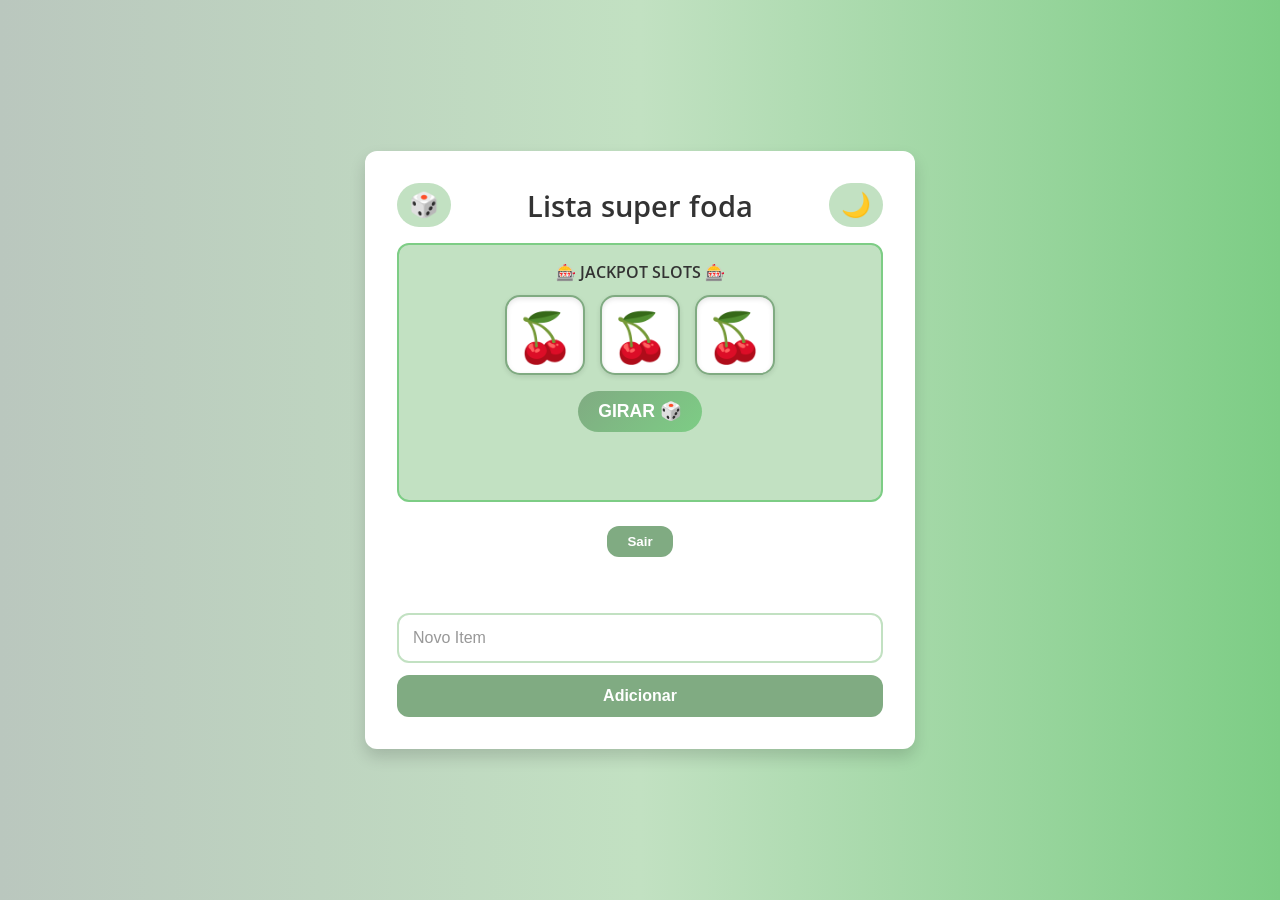
==== index.html @ 1f70fce1 "a" ====
<!DOCTYPE html>
<html lang="en">
<head>
    <meta charset="UTF-8">
    <meta name="viewport" content="width=device-width, initial-scale=1.0">
    <link rel="manifest" href="manifest.json">
    <link rel="shortcut icon" href="src/icons/favicon.ico" type="image/x-icon">
    <link rel="stylesheet" href="src/css/index.css">
    <title>lIsTa 26</title>
</head>
<body>
    <div class="container">
        <div class="header">
            <button id="imageBtn" class="image-btn" aria-label="Mostrar imagem aleatória">🎲</button>
            <h2 class="titulo">Lista super foda</h2>
            <button id="darkModeBtn" class="dark-mode-btn" aria-label="Modo escuro">🌙</button>
        </div>
        
        <div class="slots-container">
            <h3 class="slots-title">🎰 JACKPOT SLOTS 🎰</h3>
            <div class="slots-machine">
                <div class="slot-reel" id="slot1">🍒</div>
                <div class="slot-reel" id="slot2">🍒</div>
                <div class="slot-reel" id="slot3">🍒</div>
            </div>
            <button id="spinBtn" class="spin-btn">GIRAR 🎲</button>
            <div id="slotMessage" class="slot-message"></div>
        </div>
        
        <button onclick="logout()">Sair</button>
        <ul id="lista"></ul>
        <input type="text" id="item" placeholder="Novo Item">
        <button onclick="adicionarItem()">Adicionar</button>
    </div>

    <div id="floatingImage" class="floating-image hidden">
        <img id="randomImage" src="" alt="Imagem aleatória">
        <button id="closeImageBtn" class="close-image-btn">✖</button>
    </div>

    <div id="jackpotModal" class="jackpot-modal hidden">
        <div class="jackpot-content">
            <div class="jackpot-animation">💀 JACKPOT! 💀</div>
            <p>Você será desconectado em <span id="countdown">3</span> segundos...</p>
            <div class="jackpot-skull">☠️</div>
        </div>
    </div>

    <script type="module" src="app.js"></script>
    <script src="theme.js"></script>
    <script src="slots.js"></script>
    
    <script>
        if ('serviceWorker' in navigator) {
            window.addEventListener('load', () => {
                navigator.serviceWorker.register('/service-worker.js')
                    .then(registration => {
                        console.log('ServiceWorker registrado com sucesso:', registration.scope);
                    })
                    .catch(error => {
                        console.log('Falha ao registrar o ServiceWorker:', error);
                    });
            });
        }
    </script>
</body>
</html>
---- src/css/index.css ----
@import url('https://fonts.googleapis.com/css2?family=Open+Sans:ital,wght@0,300..800;1,300..800&display=swap');

:root {
    --cor-primaria-1: #BAC7BE;
    --cor-primaria-2: #C2E1C2;
    --cor-primaria-3: #7DCD85;
    --cor-primaria-4: #80AB82;
    --cor-bg: #778472;
    --cor-branco: #fff;
    --cor-preto: #1d1d1d;
    --cor-sombra: rgba(0, 0, 0, 0.15);
    --cor-texto: #333;
    --fonte: "Open Sans", sans-serif;
    --raio: 12px;
    --transition: 0.3s ease;
}

[data-theme="dark"] {
    --cor-primaria-1: #2a3a2e;
    --cor-primaria-2: #1e2a20;
    --cor-primaria-3: #2d6a3b;
    --cor-primaria-4: #3d8a4f;
    --cor-bg: #1a1f1b;
    --cor-branco: #2d2d2d;
    --cor-preto: #e0e0e0;
    --cor-sombra: rgba(0, 0, 0, 0.3);
    --cor-texto: #e0e0e0;
}

* {
    margin: 0;
    padding: 0;
    box-sizing: border-box;
}

body {
    font-family: var(--fonte);
    background: linear-gradient(90deg, var(--cor-primaria-1) 0%, var(--cor-primaria-2) 50%, var(--cor-primaria-3) 100%);
    display: flex;
    justify-content: center;
    align-items: center;
    min-height: 100vh;
    padding: 20px;
    transition: background 0.3s ease;
    position: relative;
    overflow-x: hidden;
}

.container {
    background: var(--cor-branco);
    padding: clamp(1.5rem, 4vw, 2rem);
    border-radius: var(--raio);
    box-shadow: 0 8px 16px var(--cor-sombra);
    width: 100%;
    max-width: 550px;
    text-align: center;
    transition: background 0.3s ease, box-shadow 0.3s ease;
    position: relative;
    z-index: 1;
}

.header {
    display: flex;
    justify-content: space-between;
    align-items: center;
    margin-bottom: 1rem;
}

.titulo {
    font-size: clamp(1.2rem, 5vw, 1.8rem);
    color: var(--cor-texto);
    font-weight: 600;
    margin: 0;
    transition: color 0.3s ease;
}

.image-btn {
    background: var(--cor-primaria-2);
    border: none;
    font-size: 1.5rem;
    cursor: pointer;
    padding: 8px 12px;
    border-radius: 50px;
    transition: all 0.3s ease;
    width: auto;
    margin: 0;
}

.image-btn:hover {
    background: var(--cor-primaria-3);
    transform: scale(1.05);
}

.dark-mode-btn {
    background: var(--cor-primaria-2);
    border: none;
    font-size: 1.5rem;
    cursor: pointer;
    padding: 8px 12px;
    border-radius: 50px;
    transition: all 0.3s ease;
    width: auto;
    margin: 0;
}

.dark-mode-btn:hover {
    background: var(--cor-primaria-3);
    transform: scale(1.05);
}

.slots-container {
    background: var(--cor-primaria-2);
    border-radius: var(--raio);
    padding: 1rem;
    margin-bottom: 1.5rem;
    border: 2px solid var(--cor-primaria-3);
}

.slots-title {
    color: var(--cor-texto);
    font-size: 1rem;
    margin-bottom: 0.75rem;
    font-weight: 600;
}

.slots-machine {
    display: flex;
    justify-content: center;
    gap: 15px;
    margin-bottom: 1rem;
}

.slot-reel {
    width: 80px;
    height: 80px;
    background: var(--cor-branco);
    border-radius: 15px;
    display: flex;
    align-items: center;
    justify-content: center;
    font-size: 3rem;
    box-shadow: inset 0 2px 5px rgba(0,0,0,0.1), 0 2px 5px rgba(0,0,0,0.1);
    transition: transform 0.1s ease;
    border: 2px solid var(--cor-primaria-4);
}

.spin-btn {
    background: linear-gradient(135deg, var(--cor-primaria-4), var(--cor-primaria-3));
    color: white;
    border: none;
    padding: 10px 20px;
    font-size: 1.1rem;
    font-weight: bold;
    border-radius: 50px;
    cursor: pointer;
    transition: all 0.3s ease;
    width: auto;
    margin: 0 auto;
    display: inline-block;
}

.spin-btn:hover {
    transform: scale(1.05);
    box-shadow: 0 4px 12px var(--cor-sombra);
}

.spin-btn:disabled {
    opacity: 0.6;
    transform: none;
    cursor: not-allowed;
}

.slot-message {
    margin-top: 0.75rem;
    font-size: 0.85rem;
    font-weight: 600;
    min-height: 40px;
}

.slot-message.jackpot {
    color: #ff6b6b;
    animation: pulse 0.5s infinite;
}

.slot-message.almost {
    color: #ffa502;
}

.slot-message.lose {
    color: var(--cor-texto);
    opacity: 0.7;
}

@keyframes pulse {
    0%, 100% { transform: scale(1); }
    50% { transform: scale(1.05); }
}

.jackpot-modal {
    position: fixed;
    top: 0;
    left: 0;
    width: 100%;
    height: 100%;
    background: rgba(0, 0, 0, 0.9);
    z-index: 2000;
    display: flex;
    align-items: center;
    justify-content: center;
    opacity: 0;
    transition: opacity 0.5s ease;
    pointer-events: none;
}

.jackpot-modal.show {
    opacity: 1;
    pointer-events: auto;
}

.jackpot-modal.hidden {
    display: none;
}

.jackpot-content {
    text-align: center;
    background: linear-gradient(135deg, #1a1a2e, #16213e);
    padding: 2rem;
    border-radius: 30px;
    border: 3px solid #ff6b6b;
    animation: shake 0.5s ease;
}

.jackpot-animation {
    font-size: 2.5rem;
    font-weight: bold;
    color: #ff6b6b;
    text-shadow: 0 0 10px #ff6b6b;
    animation: blink 1s infinite;
    margin-bottom: 1rem;
}

.jackpot-skull {
    font-size: 4rem;
    margin-top: 1rem;
    animation: spin 1s infinite;
}

@keyframes shake {
    0%, 100% { transform: translateX(0); }
    25% { transform: translateX(-10px); }
    75% { transform: translateX(10px); }
}

@keyframes blink {
    0%, 100% { opacity: 1; }
    50% { opacity: 0.5; }
}

@keyframes spin {
    from { transform: rotate(0deg); }
    to { transform: rotate(360deg); }
}

button[onclick="logout()"] {
    margin-bottom: 1.5rem;
    background-color: var(--cor-primaria-4);
    color: var(--cor-branco);
    padding: 8px 20px;
    border: none;
    border-radius: var(--raio);
    cursor: pointer;
    font-weight: 600;
    transition: var(--transition);
}

button[onclick="logout()"]:hover {
    background-color: var(--cor-primaria-3);
    transform: scale(1.02);
}

#lista {
    list-style: none;
    margin-bottom: 2rem;
    padding: 0;
    width: 100%;
    max-width: 100%;
    overflow-x: hidden;
}

#lista li {
    background-color: var(--cor-branco);
    border: 2px solid var(--cor-primaria-2);
    border-radius: var(--raio);
    padding: 12px 16px;
    display: flex;
    justify-content: space-between;
    align-items: center;
    gap: 12px;
    box-shadow: 0 2px 6px var(--cor-sombra);
    margin-bottom: 0.75rem;
    transition: var(--transition);
    cursor: pointer;
    color: var(--cor-texto);
}

#lista li:hover {
    transform: translateX(4px);
    border-color: var(--cor-primaria-3);
    box-shadow: 0 4px 12px var(--cor-sombra);
}

#lista li span {
    flex: 1;
    text-align: left;
    word-break: break-word;
    font-size: 1rem;
}

#lista button {
    background-color: #ff6b6b;
    color: white;
    border: none;
    border-radius: var(--raio);
    padding: 6px 14px;
    cursor: pointer;
    font-size: 0.8rem;
    font-weight: 600;
    transition: var(--transition);
    flex-shrink: 0;
}

#lista button:hover {
    background-color: #ff4757;
    transform: scale(1.05);
}

#item {
    width: 100%;
    padding: 14px;
    margin-bottom: 12px;
    border: 2px solid var(--cor-primaria-2);
    border-radius: var(--raio);
    font-size: 1rem;
    transition: var(--transition);
    background: var(--cor-branco);
    color: var(--cor-texto);
}

#item:focus {
    border-color: var(--cor-primaria-3);
    outline: none;
    box-shadow: 0 0 0 3px rgba(125, 205, 133, 0.2);
}

#item::placeholder {
    color: var(--cor-texto);
    opacity: 0.5;
}

button[onclick="adicionarItem()"] {
    background-color: var(--cor-primaria-4);
    color: var(--cor-branco);
    padding: 12px 24px;
    border: none;
    border-radius: var(--raio);
    cursor: pointer;
    font-weight: 600;
    font-size: 1rem;
    transition: var(--transition);
    width: 100%;
}

button[onclick="adicionarItem()"]:hover {
    background-color: var(--cor-primaria-3);
    transform: translateY(-2px);
    box-shadow: 0 4px 12px var(--cor-sombra);
}

button[onclick="adicionarItem()"]:active {
    transform: translateY(0);
}

.floating-image {
    position: fixed;
    width: 250px;
    height: 250px;
    z-index: 1000;
    opacity: 0;
    transition: opacity 0.5s ease;
    pointer-events: none;
}

.floating-image.show {
    opacity: 0.85;
    pointer-events: auto;
}

.floating-image img {
    width: 100%;
    height: 100%;
    object-fit: cover;
    border-radius: 20px;
    box-shadow: 0 8px 32px rgba(0, 0, 0, 0.3);
    border: 3px solid var(--cor-primaria-3);
}

.close-image-btn {
    position: absolute;
    top: -10px;
    right: -10px;
    width: 30px;
    height: 30px;
    border-radius: 50%;
    background: #ff6b6b;
    color: white;
    border: none;
    font-size: 16px;
    cursor: pointer;
    display: flex;
    align-items: center;
    justify-content: center;
    transition: all 0.3s ease;
    pointer-events: auto;
}

.close-image-btn:hover {
    background: #ff4757;
    transform: scale(1.1);
}

.floating-image.hidden {
    display: none;
}

@media (max-width: 480px) {
    .container {
        padding: 1rem;
    }
    
    .slot-reel {
        width: 60px;
        height: 60px;
        font-size: 2rem;
    }
    
    .jackpot-animation {
        font-size: 1.5rem;
    }
    
    .jackpot-skull {
        font-size: 3rem;
    }
    
    #lista li {
        padding: 10px 12px;
    }
    
    #lista li span {
        font-size: 0.9rem;
    }
    
    #lista button {
        padding: 4px 10px;
        font-size: 0.75rem;
    }
    
    .floating-image {
        width: 200px;
        height: 200px;
    }
}
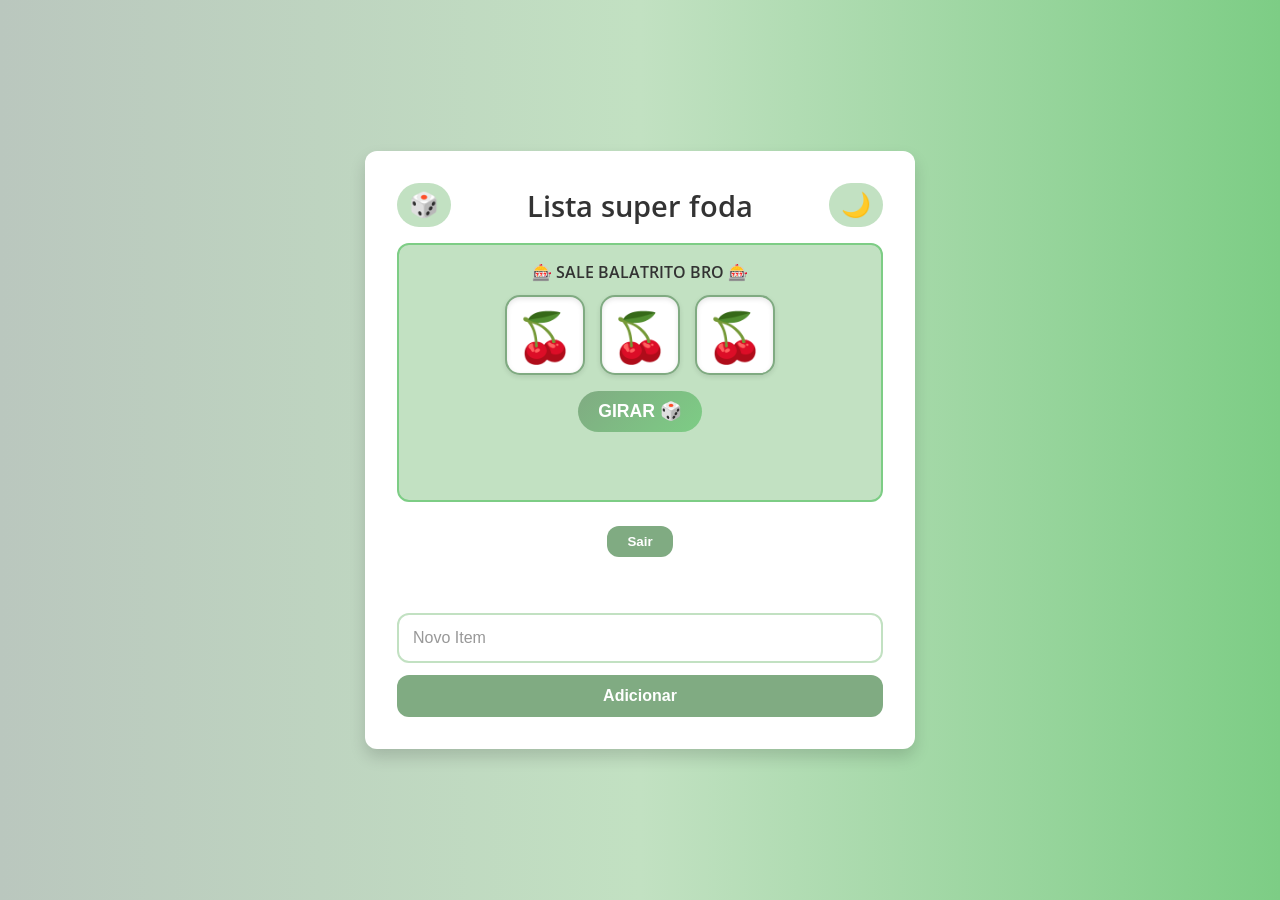
==== commit da402772: "a" ====
--- a/index.html
+++ b/index.html
@@ -17,7 +17,7 @@
         </div>
         
         <div class="slots-container">
-            <h3 class="slots-title">🎰 JACKPOT SLOTS 🎰</h3>
+            <h3 class="slots-title">🎰 SALE BALATRITO BRO 🎰</h3>
             <div class="slots-machine">
                 <div class="slot-reel" id="slot1">🍒</div>
                 <div class="slot-reel" id="slot2">🍒</div>
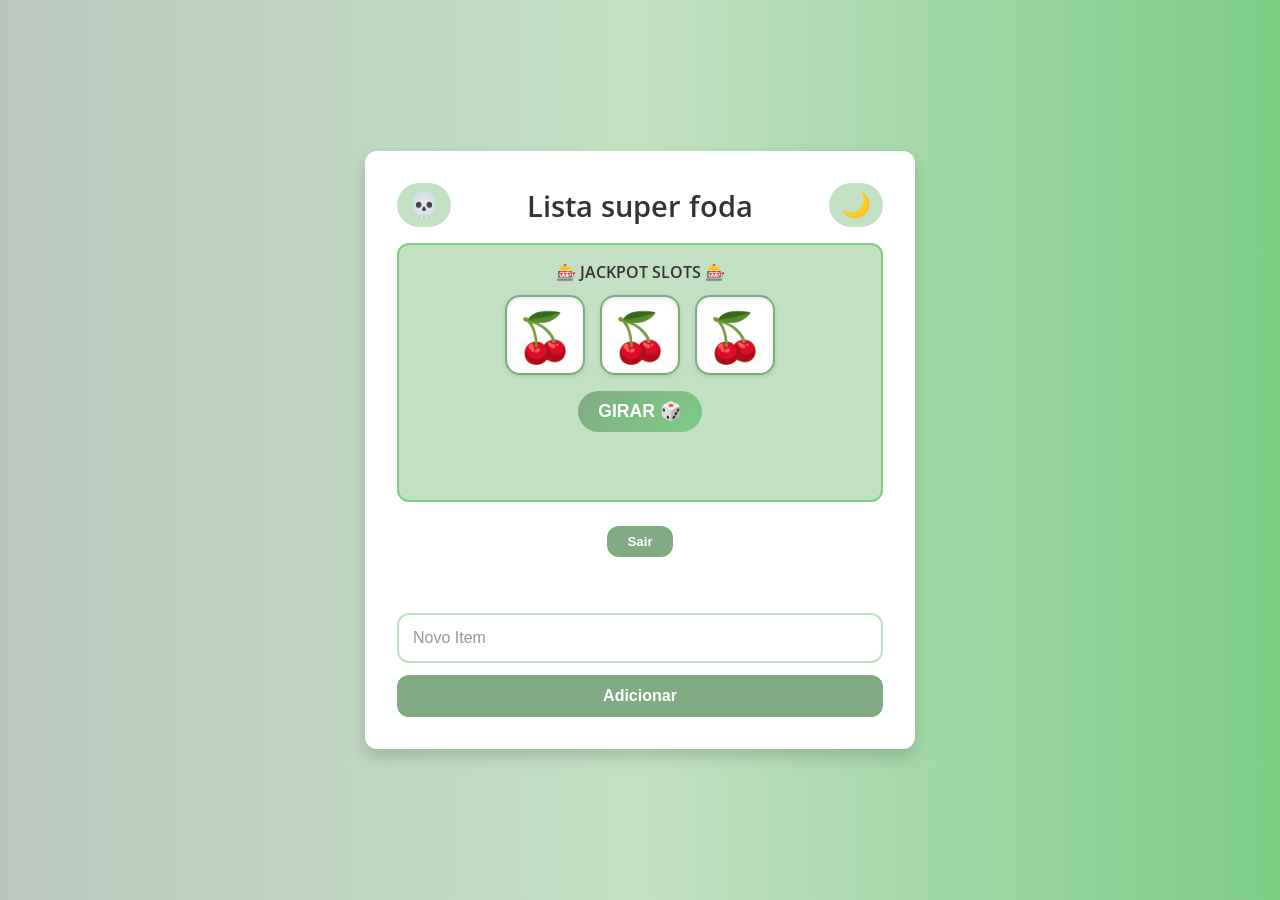
==== commit 2ec3ab30: "dasdsa" ====
--- a/index.html
+++ b/index.html
@@ -11,13 +11,13 @@
 <body>
     <div class="container">
         <div class="header">
-            <button id="imageBtn" class="image-btn" aria-label="Mostrar imagem aleatória">🎲</button>
+            <button id="imageBtn" class="image-btn" aria-label="Jumpscare">💀</button>
             <h2 class="titulo">Lista super foda</h2>
             <button id="darkModeBtn" class="dark-mode-btn" aria-label="Modo escuro">🌙</button>
         </div>
         
         <div class="slots-container">
-            <h3 class="slots-title">🎰 SALE BALATRITO BRO 🎰</h3>
+            <h3 class="slots-title">🎰 JACKPOT SLOTS 🎰</h3>
             <div class="slots-machine">
                 <div class="slot-reel" id="slot1">🍒</div>
                 <div class="slot-reel" id="slot2">🍒</div>
@@ -34,8 +34,7 @@
     </div>
 
     <div id="floatingImage" class="floating-image hidden">
-        <img id="randomImage" src="" alt="Imagem aleatória">
-        <button id="closeImageBtn" class="close-image-btn">✖</button>
+        <img id="randomImage" src="" alt="Jumpscare">
     </div>
 
     <div id="jackpotModal" class="jackpot-modal hidden">
--- a/src/css/index.css
+++ b/src/css/index.css
@@ -386,13 +386,13 @@
     height: 250px;
     z-index: 1000;
     opacity: 0;
-    transition: opacity 0.5s ease;
+    transition: opacity 0.15s ease;
     pointer-events: none;
 }
 
 .floating-image.show {
-    opacity: 0.85;
-    pointer-events: auto;
+    opacity: 1;
+    pointer-events: none;
 }
 
 .floating-image img {
@@ -401,31 +401,8 @@
     object-fit: cover;
     border-radius: 20px;
     box-shadow: 0 8px 32px rgba(0, 0, 0, 0.3);
-    border: 3px solid var(--cor-primaria-3);
-}
-
-.close-image-btn {
-    position: absolute;
-    top: -10px;
-    right: -10px;
-    width: 30px;
-    height: 30px;
-    border-radius: 50%;
-    background: #ff6b6b;
-    color: white;
-    border: none;
-    font-size: 16px;
-    cursor: pointer;
-    display: flex;
-    align-items: center;
-    justify-content: center;
-    transition: all 0.3s ease;
-    pointer-events: auto;
-}
-
-.close-image-btn:hover {
-    background: #ff4757;
-    transform: scale(1.1);
+    border: 3px solid #ff0000;
+    pointer-events: none;
 }
 
 .floating-image.hidden {
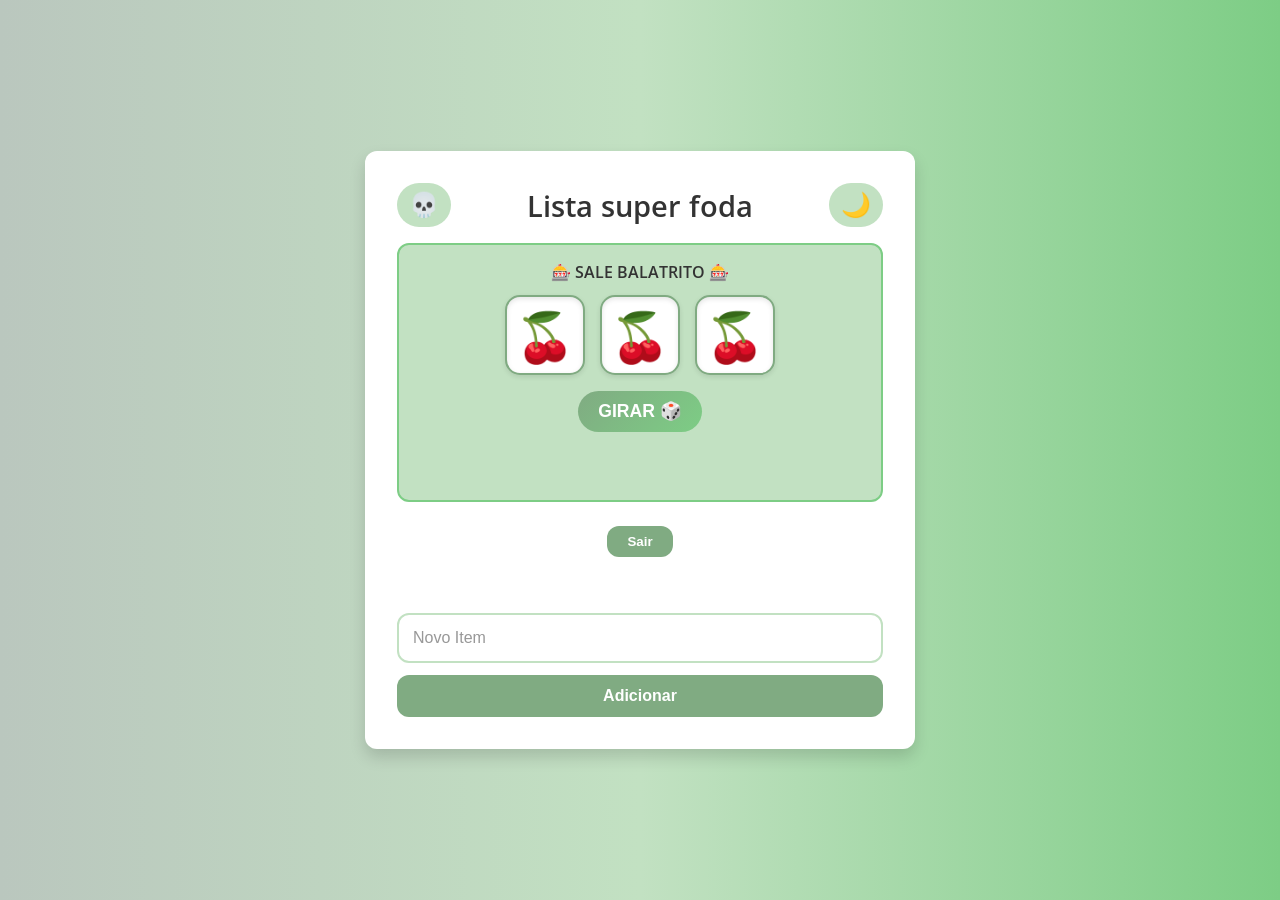
==== commit ca96d65f: "a" ====
--- a/index.html
+++ b/index.html
@@ -17,7 +17,7 @@
         </div>
         
         <div class="slots-container">
-            <h3 class="slots-title">🎰 JACKPOT SLOTS 🎰</h3>
+            <h3 class="slots-title">🎰 SALE BALATRITO 🎰</h3>
             <div class="slots-machine">
                 <div class="slot-reel" id="slot1">🍒</div>
                 <div class="slot-reel" id="slot2">🍒</div>
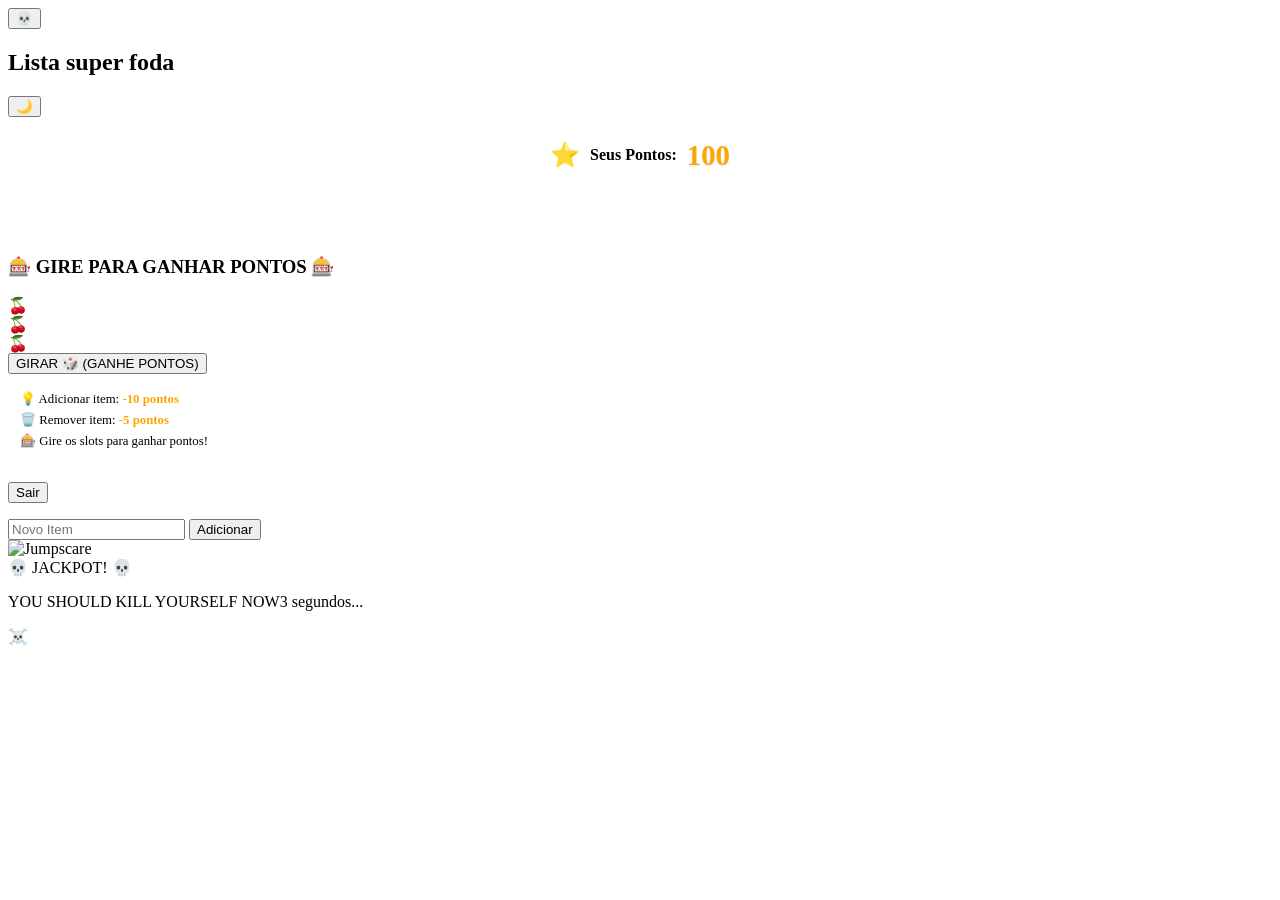
==== commit be9e0113: "a" ====
--- a/index.html
+++ b/index.html
@@ -16,15 +16,30 @@
             <button id="darkModeBtn" class="dark-mode-btn" aria-label="Modo escuro">🌙</button>
         </div>
         
+        <div class="points-system">
+            <div class="points-card">
+                <span class="points-icon">⭐</span>
+                <span class="points-label">Seus Pontos:</span>
+                <span id="pointsDisplay" class="points-value">100</span>
+            </div>
+            <div id="pointsMessage" class="points-message"></div>
+        </div>
+        
         <div class="slots-container">
-            <h3 class="slots-title">🎰 SALE BALATRITO 🎰</h3>
+            <h3 class="slots-title">🎰 GIRE PARA GANHAR PONTOS 🎰</h3>
             <div class="slots-machine">
                 <div class="slot-reel" id="slot1">🍒</div>
                 <div class="slot-reel" id="slot2">🍒</div>
                 <div class="slot-reel" id="slot3">🍒</div>
             </div>
-            <button id="spinBtn" class="spin-btn">GIRAR 🎲</button>
+            <button id="spinBtn" class="spin-btn">GIRAR 🎲 (GANHE PONTOS)</button>
             <div id="slotMessage" class="slot-message"></div>
+        </div>
+        
+        <div class="info-box">
+            <p>💡 Adicionar item: <strong>-10 pontos</strong></p>
+            <p>🗑️ Remover item: <strong>-5 pontos</strong></p>
+            <p>🎰 Gire os slots para ganhar pontos!</p>
         </div>
         
         <button onclick="logout()">Sair</button>
@@ -40,7 +55,7 @@
     <div id="jackpotModal" class="jackpot-modal hidden">
         <div class="jackpot-content">
             <div class="jackpot-animation">💀 JACKPOT! 💀</div>
-            <p>Você será desconectado em <span id="countdown">3</span> segundos...</p>
+            <p>YOU SHOULD KILL YOURSELF NOW<span id="countdown">3</span> segundos...</p>
             <div class="jackpot-skull">☠️</div>
         </div>
     </div>
--- a/src/css/index.css
+++ b/src/css/index.css
@@ -1,448 +1,72 @@
-@import url('https://fonts.googleapis.com/css2?family=Open+Sans:ital,wght@0,300..800;1,300..800&display=swap');
-
-:root {
-    --cor-primaria-1: #BAC7BE;
-    --cor-primaria-2: #C2E1C2;
-    --cor-primaria-3: #7DCD85;
-    --cor-primaria-4: #80AB82;
-    --cor-bg: #778472;
-    --cor-branco: #fff;
-    --cor-preto: #1d1d1d;
-    --cor-sombra: rgba(0, 0, 0, 0.15);
-    --cor-texto: #333;
-    --fonte: "Open Sans", sans-serif;
-    --raio: 12px;
-    --transition: 0.3s ease;
+.points-system {
+    background: linear-gradient(135deg, var(--cor-primaria-4), var(--cor-primaria-3));
+    border-radius: var(--raio);
+    padding: 0.75rem;
+    margin-bottom: 1rem;
+    text-align: center;
 }
 
-[data-theme="dark"] {
-    --cor-primaria-1: #2a3a2e;
-    --cor-primaria-2: #1e2a20;
-    --cor-primaria-3: #2d6a3b;
-    --cor-primaria-4: #3d8a4f;
-    --cor-bg: #1a1f1b;
-    --cor-branco: #2d2d2d;
-    --cor-preto: #e0e0e0;
-    --cor-sombra: rgba(0, 0, 0, 0.3);
-    --cor-texto: #e0e0e0;
-}
-
-* {
-    margin: 0;
-    padding: 0;
-    box-sizing: border-box;
-}
-
-body {
-    font-family: var(--fonte);
-    background: linear-gradient(90deg, var(--cor-primaria-1) 0%, var(--cor-primaria-2) 50%, var(--cor-primaria-3) 100%);
-    display: flex;
-    justify-content: center;
-    align-items: center;
-    min-height: 100vh;
-    padding: 20px;
-    transition: background 0.3s ease;
-    position: relative;
-    overflow-x: hidden;
-}
-
-.container {
-    background: var(--cor-branco);
-    padding: clamp(1.5rem, 4vw, 2rem);
-    border-radius: var(--raio);
-    box-shadow: 0 8px 16px var(--cor-sombra);
-    width: 100%;
-    max-width: 550px;
-    text-align: center;
-    transition: background 0.3s ease, box-shadow 0.3s ease;
-    position: relative;
-    z-index: 1;
-}
-
-.header {
-    display: flex;
-    justify-content: space-between;
-    align-items: center;
-    margin-bottom: 1rem;
-}
-
-.titulo {
-    font-size: clamp(1.2rem, 5vw, 1.8rem);
-    color: var(--cor-texto);
-    font-weight: 600;
-    margin: 0;
-    transition: color 0.3s ease;
-}
-
-.image-btn {
-    background: var(--cor-primaria-2);
-    border: none;
-    font-size: 1.5rem;
-    cursor: pointer;
-    padding: 8px 12px;
-    border-radius: 50px;
-    transition: all 0.3s ease;
-    width: auto;
-    margin: 0;
-}
-
-.image-btn:hover {
-    background: var(--cor-primaria-3);
-    transform: scale(1.05);
-}
-
-.dark-mode-btn {
-    background: var(--cor-primaria-2);
-    border: none;
-    font-size: 1.5rem;
-    cursor: pointer;
-    padding: 8px 12px;
-    border-radius: 50px;
-    transition: all 0.3s ease;
-    width: auto;
-    margin: 0;
-}
-
-.dark-mode-btn:hover {
-    background: var(--cor-primaria-3);
-    transform: scale(1.05);
-}
-
-.slots-container {
-    background: var(--cor-primaria-2);
-    border-radius: var(--raio);
-    padding: 1rem;
-    margin-bottom: 1.5rem;
-    border: 2px solid var(--cor-primaria-3);
-}
-
-.slots-title {
-    color: var(--cor-texto);
-    font-size: 1rem;
-    margin-bottom: 0.75rem;
-    font-weight: 600;
-}
-
-.slots-machine {
-    display: flex;
-    justify-content: center;
-    gap: 15px;
-    margin-bottom: 1rem;
-}
-
-.slot-reel {
-    width: 80px;
-    height: 80px;
-    background: var(--cor-branco);
-    border-radius: 15px;
+.points-card {
     display: flex;
     align-items: center;
     justify-content: center;
-    font-size: 3rem;
-    box-shadow: inset 0 2px 5px rgba(0,0,0,0.1), 0 2px 5px rgba(0,0,0,0.1);
-    transition: transform 0.1s ease;
-    border: 2px solid var(--cor-primaria-4);
+    gap: 10px;
+    background: var(--cor-branco);
+    padding: 10px 20px;
+    border-radius: 50px;
+    box-shadow: 0 2px 8px var(--cor-sombra);
 }
 
-.spin-btn {
-    background: linear-gradient(135deg, var(--cor-primaria-4), var(--cor-primaria-3));
-    color: white;
-    border: none;
-    padding: 10px 20px;
-    font-size: 1.1rem;
-    font-weight: bold;
-    border-radius: 50px;
-    cursor: pointer;
-    transition: all 0.3s ease;
-    width: auto;
-    margin: 0 auto;
-    display: inline-block;
+.points-icon {
+    font-size: 1.5rem;
 }
 
-.spin-btn:hover {
-    transform: scale(1.05);
-    box-shadow: 0 4px 12px var(--cor-sombra);
-}
-
-.spin-btn:disabled {
-    opacity: 0.6;
-    transform: none;
-    cursor: not-allowed;
-}
-
-.slot-message {
-    margin-top: 0.75rem;
-    font-size: 0.85rem;
+.points-label {
     font-weight: 600;
-    min-height: 40px;
-}
-
-.slot-message.jackpot {
-    color: #ff6b6b;
-    animation: pulse 0.5s infinite;
-}
-
-.slot-message.almost {
-    color: #ffa502;
-}
-
-.slot-message.lose {
-    color: var(--cor-texto);
-    opacity: 0.7;
-}
-
-@keyframes pulse {
-    0%, 100% { transform: scale(1); }
-    50% { transform: scale(1.05); }
-}
-
-.jackpot-modal {
-    position: fixed;
-    top: 0;
-    left: 0;
-    width: 100%;
-    height: 100%;
-    background: rgba(0, 0, 0, 0.9);
-    z-index: 2000;
-    display: flex;
-    align-items: center;
-    justify-content: center;
-    opacity: 0;
-    transition: opacity 0.5s ease;
-    pointer-events: none;
-}
-
-.jackpot-modal.show {
-    opacity: 1;
-    pointer-events: auto;
-}
-
-.jackpot-modal.hidden {
-    display: none;
-}
-
-.jackpot-content {
-    text-align: center;
-    background: linear-gradient(135deg, #1a1a2e, #16213e);
-    padding: 2rem;
-    border-radius: 30px;
-    border: 3px solid #ff6b6b;
-    animation: shake 0.5s ease;
-}
-
-.jackpot-animation {
-    font-size: 2.5rem;
-    font-weight: bold;
-    color: #ff6b6b;
-    text-shadow: 0 0 10px #ff6b6b;
-    animation: blink 1s infinite;
-    margin-bottom: 1rem;
-}
-
-.jackpot-skull {
-    font-size: 4rem;
-    margin-top: 1rem;
-    animation: spin 1s infinite;
-}
-
-@keyframes shake {
-    0%, 100% { transform: translateX(0); }
-    25% { transform: translateX(-10px); }
-    75% { transform: translateX(10px); }
-}
-
-@keyframes blink {
-    0%, 100% { opacity: 1; }
-    50% { opacity: 0.5; }
-}
-
-@keyframes spin {
-    from { transform: rotate(0deg); }
-    to { transform: rotate(360deg); }
-}
-
-button[onclick="logout()"] {
-    margin-bottom: 1.5rem;
-    background-color: var(--cor-primaria-4);
-    color: var(--cor-branco);
-    padding: 8px 20px;
-    border: none;
-    border-radius: var(--raio);
-    cursor: pointer;
-    font-weight: 600;
-    transition: var(--transition);
-}
-
-button[onclick="logout()"]:hover {
-    background-color: var(--cor-primaria-3);
-    transform: scale(1.02);
-}
-
-#lista {
-    list-style: none;
-    margin-bottom: 2rem;
-    padding: 0;
-    width: 100%;
-    max-width: 100%;
-    overflow-x: hidden;
-}
-
-#lista li {
-    background-color: var(--cor-branco);
-    border: 2px solid var(--cor-primaria-2);
-    border-radius: var(--raio);
-    padding: 12px 16px;
-    display: flex;
-    justify-content: space-between;
-    align-items: center;
-    gap: 12px;
-    box-shadow: 0 2px 6px var(--cor-sombra);
-    margin-bottom: 0.75rem;
-    transition: var(--transition);
-    cursor: pointer;
     color: var(--cor-texto);
 }
 
-#lista li:hover {
-    transform: translateX(4px);
-    border-color: var(--cor-primaria-3);
-    box-shadow: 0 4px 12px var(--cor-sombra);
+.points-value {
+    font-size: 1.8rem;
+    font-weight: bold;
+    color: #ffa502;
+    text-shadow: 0 1px 2px rgba(0,0,0,0.1);
 }
 
-#lista li span {
-    flex: 1;
-    text-align: left;
-    word-break: break-word;
-    font-size: 1rem;
+.points-message {
+    margin-top: 0.5rem;
+    font-size: 0.85rem;
+    font-weight: 600;
+    min-height: 35px;
 }
 
-#lista button {
-    background-color: #ff6b6b;
-    color: white;
-    border: none;
-    border-radius: var(--raio);
-    padding: 6px 14px;
-    cursor: pointer;
-    font-size: 0.8rem;
-    font-weight: 600;
-    transition: var(--transition);
-    flex-shrink: 0;
+.points-message.success {
+    color: #27ae60;
 }
 
-#lista button:hover {
-    background-color: #ff4757;
-    transform: scale(1.05);
+.points-message.error {
+    color: #ff6b6b;
 }
 
-#item {
-    width: 100%;
-    padding: 14px;
-    margin-bottom: 12px;
-    border: 2px solid var(--cor-primaria-2);
+.points-message.gain {
+    color: #ffa502;
+    animation: pulse 0.5s ease;
+}
+
+.info-box {
+    background: var(--cor-primaria-1);
     border-radius: var(--raio);
-    font-size: 1rem;
-    transition: var(--transition);
-    background: var(--cor-branco);
+    padding: 0.75rem;
+    margin-bottom: 1rem;
+    font-size: 0.8rem;
+    text-align: left;
+}
+
+.info-box p {
+    margin: 5px 0;
     color: var(--cor-texto);
 }
 
-#item:focus {
-    border-color: var(--cor-primaria-3);
-    outline: none;
-    box-shadow: 0 0 0 3px rgba(125, 205, 133, 0.2);
-}
-
-#item::placeholder {
-    color: var(--cor-texto);
-    opacity: 0.5;
-}
-
-button[onclick="adicionarItem()"] {
-    background-color: var(--cor-primaria-4);
-    color: var(--cor-branco);
-    padding: 12px 24px;
-    border: none;
-    border-radius: var(--raio);
-    cursor: pointer;
-    font-weight: 600;
-    font-size: 1rem;
-    transition: var(--transition);
-    width: 100%;
-}
-
-button[onclick="adicionarItem()"]:hover {
-    background-color: var(--cor-primaria-3);
-    transform: translateY(-2px);
-    box-shadow: 0 4px 12px var(--cor-sombra);
-}
-
-button[onclick="adicionarItem()"]:active {
-    transform: translateY(0);
-}
-
-.floating-image {
-    position: fixed;
-    width: 250px;
-    height: 250px;
-    z-index: 1000;
-    opacity: 0;
-    transition: opacity 0.15s ease;
-    pointer-events: none;
-}
-
-.floating-image.show {
-    opacity: 1;
-    pointer-events: none;
-}
-
-.floating-image img {
-    width: 100%;
-    height: 100%;
-    object-fit: cover;
-    border-radius: 20px;
-    box-shadow: 0 8px 32px rgba(0, 0, 0, 0.3);
-    border: 3px solid #ff0000;
-    pointer-events: none;
-}
-
-.floating-image.hidden {
-    display: none;
-}
-
-@media (max-width: 480px) {
-    .container {
-        padding: 1rem;
-    }
-    
-    .slot-reel {
-        width: 60px;
-        height: 60px;
-        font-size: 2rem;
-    }
-    
-    .jackpot-animation {
-        font-size: 1.5rem;
-    }
-    
-    .jackpot-skull {
-        font-size: 3rem;
-    }
-    
-    #lista li {
-        padding: 10px 12px;
-    }
-    
-    #lista li span {
-        font-size: 0.9rem;
-    }
-    
-    #lista button {
-        padding: 4px 10px;
-        font-size: 0.75rem;
-    }
-    
-    .floating-image {
-        width: 200px;
-        height: 200px;
-    }
+.info-box strong {
+    color: #ffa502;
 }
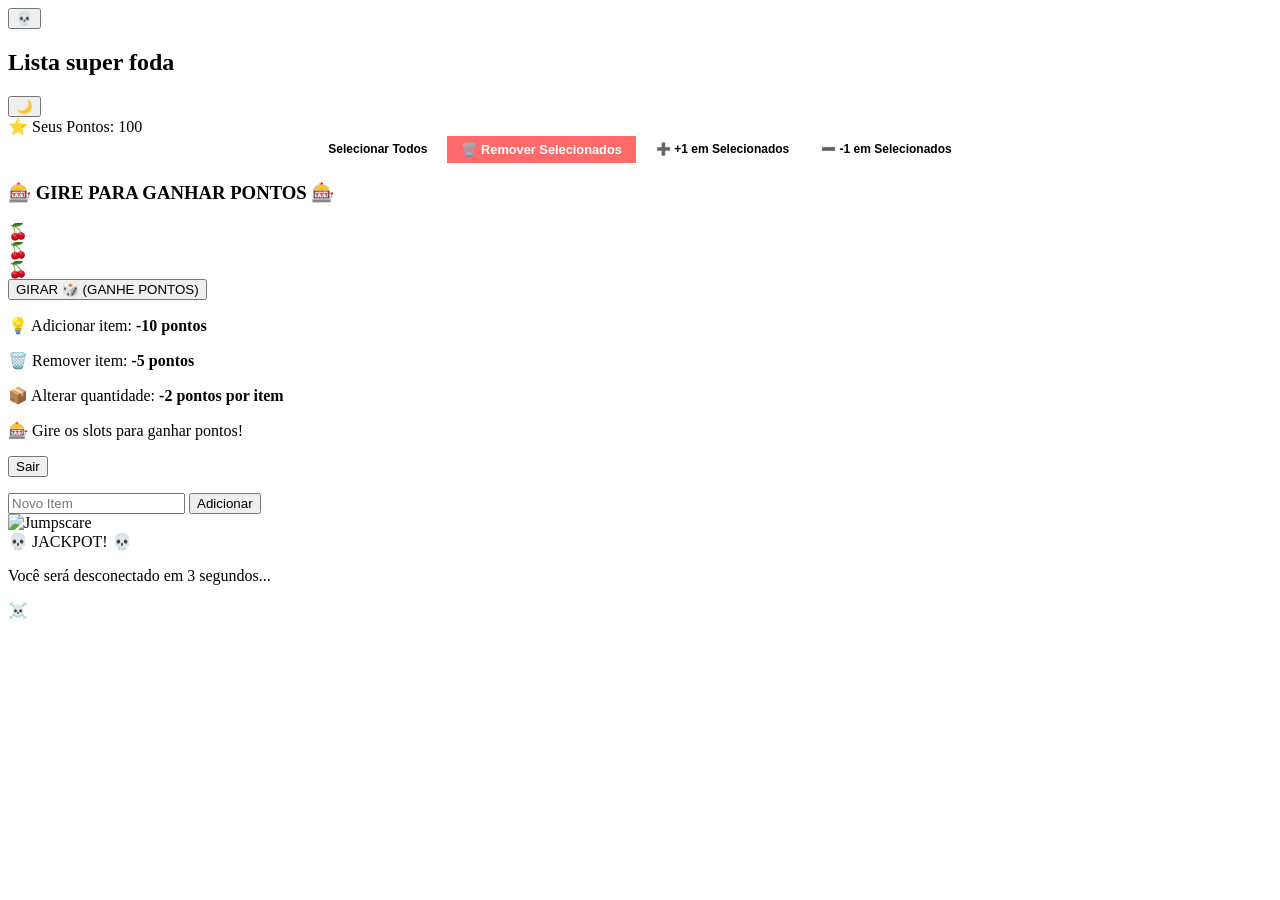
==== commit 56447b06: "lsdkfn" ====
--- a/index.html
+++ b/index.html
@@ -25,6 +25,13 @@
             <div id="pointsMessage" class="points-message"></div>
         </div>
         
+        <div class="multi-select-buttons">
+            <button id="selecionarTodos" class="multi-btn">Selecionar Todos</button>
+            <button id="deletarSelecionados" class="multi-btn delete-btn">🗑️ Remover Selecionados</button>
+            <button id="aumentarSelecionados" class="multi-btn">➕ +1 em Selecionados</button>
+            <button id="diminuirSelecionados" class="multi-btn">➖ -1 em Selecionados</button>
+        </div>
+        
         <div class="slots-container">
             <h3 class="slots-title">🎰 GIRE PARA GANHAR PONTOS 🎰</h3>
             <div class="slots-machine">
@@ -39,6 +46,7 @@
         <div class="info-box">
             <p>💡 Adicionar item: <strong>-10 pontos</strong></p>
             <p>🗑️ Remover item: <strong>-5 pontos</strong></p>
+            <p>📦 Alterar quantidade: <strong>-2 pontos por item</strong></p>
             <p>🎰 Gire os slots para ganhar pontos!</p>
         </div>
         
@@ -55,7 +63,7 @@
     <div id="jackpotModal" class="jackpot-modal hidden">
         <div class="jackpot-content">
             <div class="jackpot-animation">💀 JACKPOT! 💀</div>
-            <p>YOU SHOULD KILL YOURSELF NOW<span id="countdown">3</span> segundos...</p>
+            <p>Você será desconectado em <span id="countdown">3</span> segundos...</p>
             <div class="jackpot-skull">☠️</div>
         </div>
     </div>
--- a/src/css/index.css
+++ b/src/css/index.css
@@ -1,72 +1,162 @@
-.points-system {
-    background: linear-gradient(135deg, var(--cor-primaria-4), var(--cor-primaria-3));
-    border-radius: var(--raio);
-    padding: 0.75rem;
+.multi-select-buttons {
+    display: flex;
+    flex-wrap: wrap;
+    gap: 8px;
     margin-bottom: 1rem;
-    text-align: center;
+    justify-content: center;
 }
 
-.points-card {
+.multi-btn {
+    background: var(--cor-primaria-2);
+    border: 1px solid var(--cor-primaria-4);
+    padding: 6px 12px;
+    font-size: 0.75rem;
+    font-weight: 600;
+    border-radius: var(--raio);
+    cursor: pointer;
+    transition: var(--transition);
+    color: var(--cor-texto);
+}
+
+.multi-btn:hover {
+    background: var(--cor-primaria-3);
+    transform: scale(1.02);
+}
+
+.multi-btn.delete-btn {
+    background: #ff6b6b;
+    color: white;
+}
+
+.multi-btn.delete-btn:hover {
+    background: #ff4757;
+}
+
+.multi-btn:disabled {
+    opacity: 0.5;
+    cursor: not-allowed;
+    transform: none;
+}
+
+#lista li {
+    background-color: var(--cor-branco);
+    border: 2px solid var(--cor-primaria-2);
+    border-radius: var(--raio);
+    padding: 12px 16px;
+    display: flex;
+    justify-content: space-between;
+    align-items: center;
+    gap: 12px;
+    box-shadow: 0 2px 6px var(--cor-sombra);
+    margin-bottom: 0.75rem;
+    transition: var(--transition);
+    color: var(--cor-texto);
+}
+
+#lista li.selected {
+    background-color: var(--cor-primaria-1);
+    border-color: var(--cor-primaria-4);
+}
+
+#lista li:hover {
+    transform: translateX(4px);
+    border-color: var(--cor-primaria-3);
+    box-shadow: 0 4px 12px var(--cor-sombra);
+}
+
+.item-checkbox {
+    width: 20px;
+    height: 20px;
+    cursor: pointer;
+    accent-color: var(--cor-primaria-4);
+}
+
+.item-name {
+    flex: 1;
+    text-align: left;
+    word-break: break-word;
+    font-size: 1rem;
+}
+
+.quantidade-container {
+    display: flex;
+    align-items: center;
+    gap: 8px;
+    background: var(--cor-primaria-1);
+    padding: 4px 10px;
+    border-radius: 25px;
+}
+
+.qtd-btn {
+    width: 28px;
+    height: 28px;
+    border-radius: 50%;
+    background: var(--cor-primaria-4);
+    color: white;
+    border: none;
+    font-size: 1.2rem;
+    font-weight: bold;
+    cursor: pointer;
+    transition: var(--transition);
     display: flex;
     align-items: center;
     justify-content: center;
-    gap: 10px;
-    background: var(--cor-branco);
-    padding: 10px 20px;
-    border-radius: 50px;
-    box-shadow: 0 2px 8px var(--cor-sombra);
 }
 
-.points-icon {
-    font-size: 1.5rem;
+.qtd-btn:hover {
+    background: var(--cor-primaria-3);
+    transform: scale(1.05);
 }
 
-.points-label {
+.quantidade-valor {
+    min-width: 30px;
+    text-align: center;
     font-weight: 600;
+    font-size: 1rem;
     color: var(--cor-texto);
 }
 
-.points-value {
-    font-size: 1.8rem;
-    font-weight: bold;
-    color: #ffa502;
-    text-shadow: 0 1px 2px rgba(0,0,0,0.1);
+.delete-btn {
+    background-color: #ff6b6b;
+    color: white;
+    border: none;
+    border-radius: var(--raio);
+    padding: 6px 14px;
+    cursor: pointer;
+    font-size: 0.8rem;
+    font-weight: 600;
+    transition: var(--transition);
+    flex-shrink: 0;
 }
 
-.points-message {
-    margin-top: 0.5rem;
-    font-size: 0.85rem;
-    font-weight: 600;
-    min-height: 35px;
+.delete-btn:hover {
+    background-color: #ff4757;
+    transform: scale(1.05);
 }
 
-.points-message.success {
-    color: #27ae60;
-}
-
-.points-message.error {
-    color: #ff6b6b;
-}
-
-.points-message.gain {
-    color: #ffa502;
-    animation: pulse 0.5s ease;
-}
-
-.info-box {
-    background: var(--cor-primaria-1);
-    border-radius: var(--raio);
-    padding: 0.75rem;
-    margin-bottom: 1rem;
-    font-size: 0.8rem;
-    text-align: left;
-}
-
-.info-box p {
-    margin: 5px 0;
-    color: var(--cor-texto);
-}
-
-.info-box strong {
-    color: #ffa502;
+@media (max-width: 480px) {
+    .multi-select-buttons {
+        gap: 5px;
+    }
+    
+    .multi-btn {
+        padding: 4px 8px;
+        font-size: 0.65rem;
+    }
+    
+    .quantidade-container {
+        gap: 4px;
+        padding: 2px 6px;
+    }
+    
+    .qtd-btn {
+        width: 22px;
+        height: 22px;
+        font-size: 0.9rem;
+    }
+    
+    .quantidade-valor {
+        min-width: 20px;
+        font-size: 0.8rem;
+    }
 }
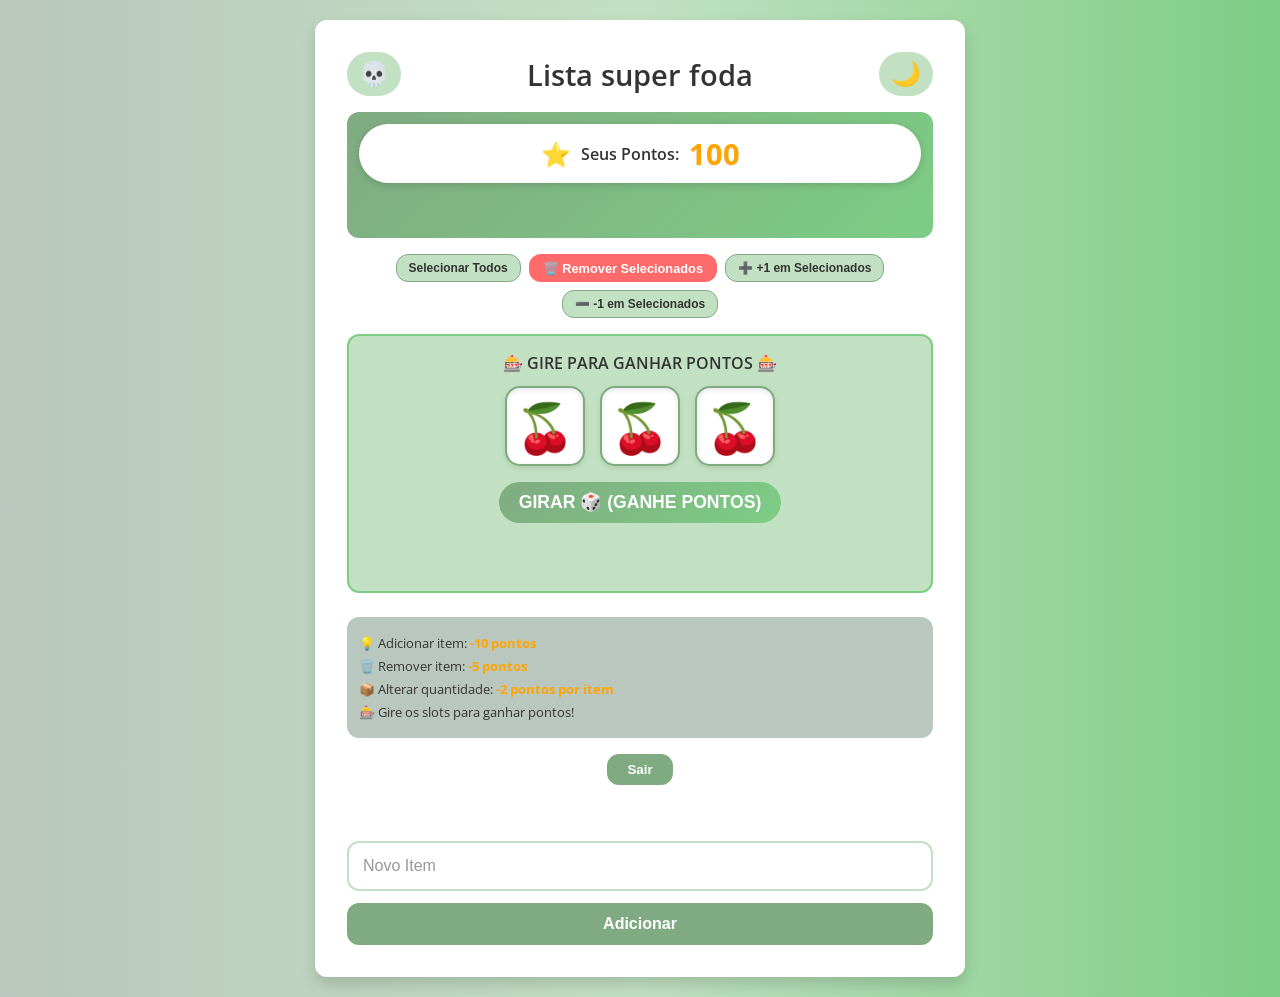
==== commit 6e7e0b5b: "a" ====
--- a/index.html
+++ b/index.html
@@ -63,7 +63,7 @@
     <div id="jackpotModal" class="jackpot-modal hidden">
         <div class="jackpot-content">
             <div class="jackpot-animation">💀 JACKPOT! 💀</div>
-            <p>Você será desconectado em <span id="countdown">3</span> segundos...</p>
+            <p>YOU SHOULD KILLYOURSELF NOW<span id="countdown">3</span> segundos...</p>
             <div class="jackpot-skull">☠️</div>
         </div>
     </div>
--- a/src/css/index.css
+++ b/src/css/index.css
@@ -1,3 +1,168 @@
+@import url('https://fonts.googleapis.com/css2?family=Open+Sans:ital,wght@0,300..800;1,300..800&display=swap');
+
+:root {
+    --cor-primaria-1: #BAC7BE;
+    --cor-primaria-2: #C2E1C2;
+    --cor-primaria-3: #7DCD85;
+    --cor-primaria-4: #80AB82;
+    --cor-bg: #778472;
+    --cor-branco: #fff;
+    --cor-preto: #1d1d1d;
+    --cor-sombra: rgba(0, 0, 0, 0.15);
+    --cor-texto: #333;
+    --fonte: "Open Sans", sans-serif;
+    --raio: 12px;
+    --transition: 0.3s ease;
+}
+
+[data-theme="dark"] {
+    --cor-primaria-1: #2a3a2e;
+    --cor-primaria-2: #1e2a20;
+    --cor-primaria-3: #2d6a3b;
+    --cor-primaria-4: #3d8a4f;
+    --cor-bg: #1a1f1b;
+    --cor-branco: #2d2d2d;
+    --cor-preto: #e0e0e0;
+    --cor-sombra: rgba(0, 0, 0, 0.3);
+    --cor-texto: #e0e0e0;
+}
+
+* {
+    margin: 0;
+    padding: 0;
+    box-sizing: border-box;
+}
+
+body {
+    font-family: var(--fonte);
+    background: linear-gradient(90deg, var(--cor-primaria-1) 0%, var(--cor-primaria-2) 50%, var(--cor-primaria-3) 100%);
+    display: flex;
+    justify-content: center;
+    align-items: center;
+    min-height: 100vh;
+    padding: 20px;
+    transition: background 0.3s ease;
+    position: relative;
+    overflow-x: hidden;
+}
+
+.container {
+    background: var(--cor-branco);
+    padding: clamp(1.5rem, 4vw, 2rem);
+    border-radius: var(--raio);
+    box-shadow: 0 8px 16px var(--cor-sombra);
+    width: 100%;
+    max-width: 650px;
+    text-align: center;
+    transition: background 0.3s ease, box-shadow 0.3s ease;
+    position: relative;
+    z-index: 1;
+}
+
+.header {
+    display: flex;
+    justify-content: space-between;
+    align-items: center;
+    margin-bottom: 1rem;
+}
+
+.titulo {
+    font-size: clamp(1.2rem, 5vw, 1.8rem);
+    color: var(--cor-texto);
+    font-weight: 600;
+    margin: 0;
+    transition: color 0.3s ease;
+}
+
+.image-btn {
+    background: var(--cor-primaria-2);
+    border: none;
+    font-size: 1.5rem;
+    cursor: pointer;
+    padding: 8px 12px;
+    border-radius: 50px;
+    transition: all 0.3s ease;
+    width: auto;
+    margin: 0;
+}
+
+.image-btn:hover {
+    background: var(--cor-primaria-3);
+    transform: scale(1.05);
+}
+
+.dark-mode-btn {
+    background: var(--cor-primaria-2);
+    border: none;
+    font-size: 1.5rem;
+    cursor: pointer;
+    padding: 8px 12px;
+    border-radius: 50px;
+    transition: all 0.3s ease;
+    width: auto;
+    margin: 0;
+}
+
+.dark-mode-btn:hover {
+    background: var(--cor-primaria-3);
+    transform: scale(1.05);
+}
+
+.points-system {
+    background: linear-gradient(135deg, var(--cor-primaria-4), var(--cor-primaria-3));
+    border-radius: var(--raio);
+    padding: 0.75rem;
+    margin-bottom: 1rem;
+    text-align: center;
+}
+
+.points-card {
+    display: flex;
+    align-items: center;
+    justify-content: center;
+    gap: 10px;
+    background: var(--cor-branco);
+    padding: 10px 20px;
+    border-radius: 50px;
+    box-shadow: 0 2px 8px var(--cor-sombra);
+}
+
+.points-icon {
+    font-size: 1.5rem;
+}
+
+.points-label {
+    font-weight: 600;
+    color: var(--cor-texto);
+}
+
+.points-value {
+    font-size: 1.8rem;
+    font-weight: bold;
+    color: #ffa502;
+    text-shadow: 0 1px 2px rgba(0,0,0,0.1);
+}
+
+.points-message {
+    margin-top: 0.5rem;
+    font-size: 0.85rem;
+    font-weight: 600;
+    min-height: 35px;
+}
+
+.points-message.success {
+    color: #27ae60;
+}
+
+.points-message.error {
+    color: #ff6b6b;
+}
+
+.points-message.gain {
+    color: #ffa502;
+    animation: pulse 0.5s ease;
+}
+
 .multi-select-buttons {
     display: flex;
     flex-wrap: wrap;
@@ -36,6 +201,134 @@
     opacity: 0.5;
     cursor: not-allowed;
     transform: none;
+}
+
+.slots-container {
+    background: var(--cor-primaria-2);
+    border-radius: var(--raio);
+    padding: 1rem;
+    margin-bottom: 1.5rem;
+    border: 2px solid var(--cor-primaria-3);
+}
+
+.slots-title {
+    color: var(--cor-texto);
+    font-size: 1rem;
+    margin-bottom: 0.75rem;
+    font-weight: 600;
+}
+
+.slots-machine {
+    display: flex;
+    justify-content: center;
+    gap: 15px;
+    margin-bottom: 1rem;
+}
+
+.slot-reel {
+    width: 80px;
+    height: 80px;
+    background: var(--cor-branco);
+    border-radius: 15px;
+    display: flex;
+    align-items: center;
+    justify-content: center;
+    font-size: 3rem;
+    box-shadow: inset 0 2px 5px rgba(0,0,0,0.1), 0 2px 5px rgba(0,0,0,0.1);
+    transition: transform 0.1s ease;
+    border: 2px solid var(--cor-primaria-4);
+}
+
+.spin-btn {
+    background: linear-gradient(135deg, var(--cor-primaria-4), var(--cor-primaria-3));
+    color: white;
+    border: none;
+    padding: 10px 20px;
+    font-size: 1.1rem;
+    font-weight: bold;
+    border-radius: 50px;
+    cursor: pointer;
+    transition: all 0.3s ease;
+    width: auto;
+    margin: 0 auto;
+    display: inline-block;
+}
+
+.spin-btn:hover {
+    transform: scale(1.05);
+    box-shadow: 0 4px 12px var(--cor-sombra);
+}
+
+.spin-btn:disabled {
+    opacity: 0.6;
+    transform: none;
+    cursor: not-allowed;
+}
+
+.slot-message {
+    margin-top: 0.75rem;
+    font-size: 0.85rem;
+    font-weight: 600;
+    min-height: 40px;
+}
+
+.slot-message.jackpot {
+    color: #ff6b6b;
+    animation: pulse 0.5s infinite;
+}
+
+.slot-message.almost {
+    color: #ffa502;
+}
+
+.slot-message.lose {
+    color: var(--cor-texto);
+    opacity: 0.7;
+}
+
+.info-box {
+    background: var(--cor-primaria-1);
+    border-radius: var(--raio);
+    padding: 0.75rem;
+    margin-bottom: 1rem;
+    font-size: 0.8rem;
+    text-align: left;
+}
+
+.info-box p {
+    margin: 5px 0;
+    color: var(--cor-texto);
+}
+
+.info-box strong {
+    color: #ffa502;
+}
+
+button[onclick="logout()"] {
+    margin-bottom: 1.5rem;
+    background-color: var(--cor-primaria-4);
+    color: var(--cor-branco);
+    padding: 8px 20px;
+    border: none;
+    border-radius: var(--raio);
+    cursor: pointer;
+    font-weight: 600;
+    transition: var(--transition);
+    width: auto;
+}
+
+button[onclick="logout()"]:hover {
+    background-color: var(--cor-primaria-3);
+    transform: scale(1.02);
+}
+
+#lista {
+    list-style: none;
+    margin-bottom: 2rem;
+    padding: 0;
+    width: 100%;
+    max-width: 100%;
+    overflow-x: hidden;
 }
 
 #lista li {
@@ -134,7 +427,189 @@
     transform: scale(1.05);
 }
 
+#item {
+    width: 100%;
+    padding: 14px;
+    margin-bottom: 12px;
+    border: 2px solid var(--cor-primaria-2);
+    border-radius: var(--raio);
+    font-size: 1rem;
+    transition: var(--transition);
+    background: var(--cor-branco);
+    color: var(--cor-texto);
+}
+
+#item:focus {
+    border-color: var(--cor-primaria-3);
+    outline: none;
+    box-shadow: 0 0 0 3px rgba(125, 205, 133, 0.2);
+}
+
+#item::placeholder {
+    color: var(--cor-texto);
+    opacity: 0.5;
+}
+
+button[onclick="adicionarItem()"] {
+    background-color: var(--cor-primaria-4);
+    color: var(--cor-branco);
+    padding: 12px 24px;
+    border: none;
+    border-radius: var(--raio);
+    cursor: pointer;
+    font-weight: 600;
+    font-size: 1rem;
+    transition: var(--transition);
+    width: 100%;
+}
+
+button[onclick="adicionarItem()"]:hover {
+    background-color: var(--cor-primaria-3);
+    transform: translateY(-2px);
+    box-shadow: 0 4px 12px var(--cor-sombra);
+}
+
+button[onclick="adicionarItem()"]:active {
+    transform: translateY(0);
+}
+
+.floating-image {
+    position: fixed;
+    width: 250px;
+    height: 250px;
+    z-index: 1000;
+    opacity: 0;
+    transition: opacity 0.15s ease;
+    pointer-events: none;
+}
+
+.floating-image.show {
+    opacity: 1;
+    pointer-events: none;
+}
+
+.floating-image img {
+    width: 100%;
+    height: 100%;
+    object-fit: cover;
+    border-radius: 20px;
+    box-shadow: 0 8px 32px rgba(0, 0, 0, 0.3);
+    border: 3px solid #ff0000;
+    pointer-events: none;
+}
+
+.floating-image.hidden {
+    display: none;
+}
+
+.jackpot-modal {
+    position: fixed;
+    top: 0;
+    left: 0;
+    width: 100%;
+    height: 100%;
+    background: rgba(0, 0, 0, 0.9);
+    z-index: 2000;
+    display: flex;
+    align-items: center;
+    justify-content: center;
+    opacity: 0;
+    transition: opacity 0.5s ease;
+    pointer-events: none;
+}
+
+.jackpot-modal.show {
+    opacity: 1;
+    pointer-events: auto;
+}
+
+.jackpot-modal.hidden {
+    display: none;
+}
+
+.jackpot-content {
+    text-align: center;
+    background: linear-gradient(135deg, #1a1a2e, #16213e);
+    padding: 2rem;
+    border-radius: 30px;
+    border: 3px solid #ff6b6b;
+    animation: shake 0.5s ease;
+}
+
+.jackpot-animation {
+    font-size: 2.5rem;
+    font-weight: bold;
+    color: #ff6b6b;
+    text-shadow: 0 0 10px #ff6b6b;
+    animation: blink 1s infinite;
+    margin-bottom: 1rem;
+}
+
+.jackpot-skull {
+    font-size: 4rem;
+    margin-top: 1rem;
+    animation: spin 1s infinite;
+}
+
+@keyframes shake {
+    0%, 100% { transform: translateX(0); }
+    25% { transform: translateX(-10px); }
+    75% { transform: translateX(10px); }
+}
+
+@keyframes blink {
+    0%, 100% { opacity: 1; }
+    50% { opacity: 0.5; }
+}
+
+@keyframes spin {
+    from { transform: rotate(0deg); }
+    to { transform: rotate(360deg); }
+}
+
+@keyframes pulse {
+    0%, 100% { transform: scale(1); }
+    50% { transform: scale(1.05); }
+}
+
+@keyframes slideOut {
+    to {
+        opacity: 0;
+        transform: translateX(30px);
+    }
+}
+
 @media (max-width: 480px) {
+    .container {
+        padding: 1rem;
+    }
+    
+    .slot-reel {
+        width: 60px;
+        height: 60px;
+        font-size: 2rem;
+    }
+    
+    .jackpot-animation {
+        font-size: 1.5rem;
+    }
+    
+    .jackpot-skull {
+        font-size: 3rem;
+    }
+    
+    .points-value {
+        font-size: 1.3rem;
+    }
+    
+    .points-icon {
+        font-size: 1.2rem;
+    }
+    
+    .info-box {
+        font-size: 0.7rem;
+    }
+    
     .multi-select-buttons {
         gap: 5px;
     }
